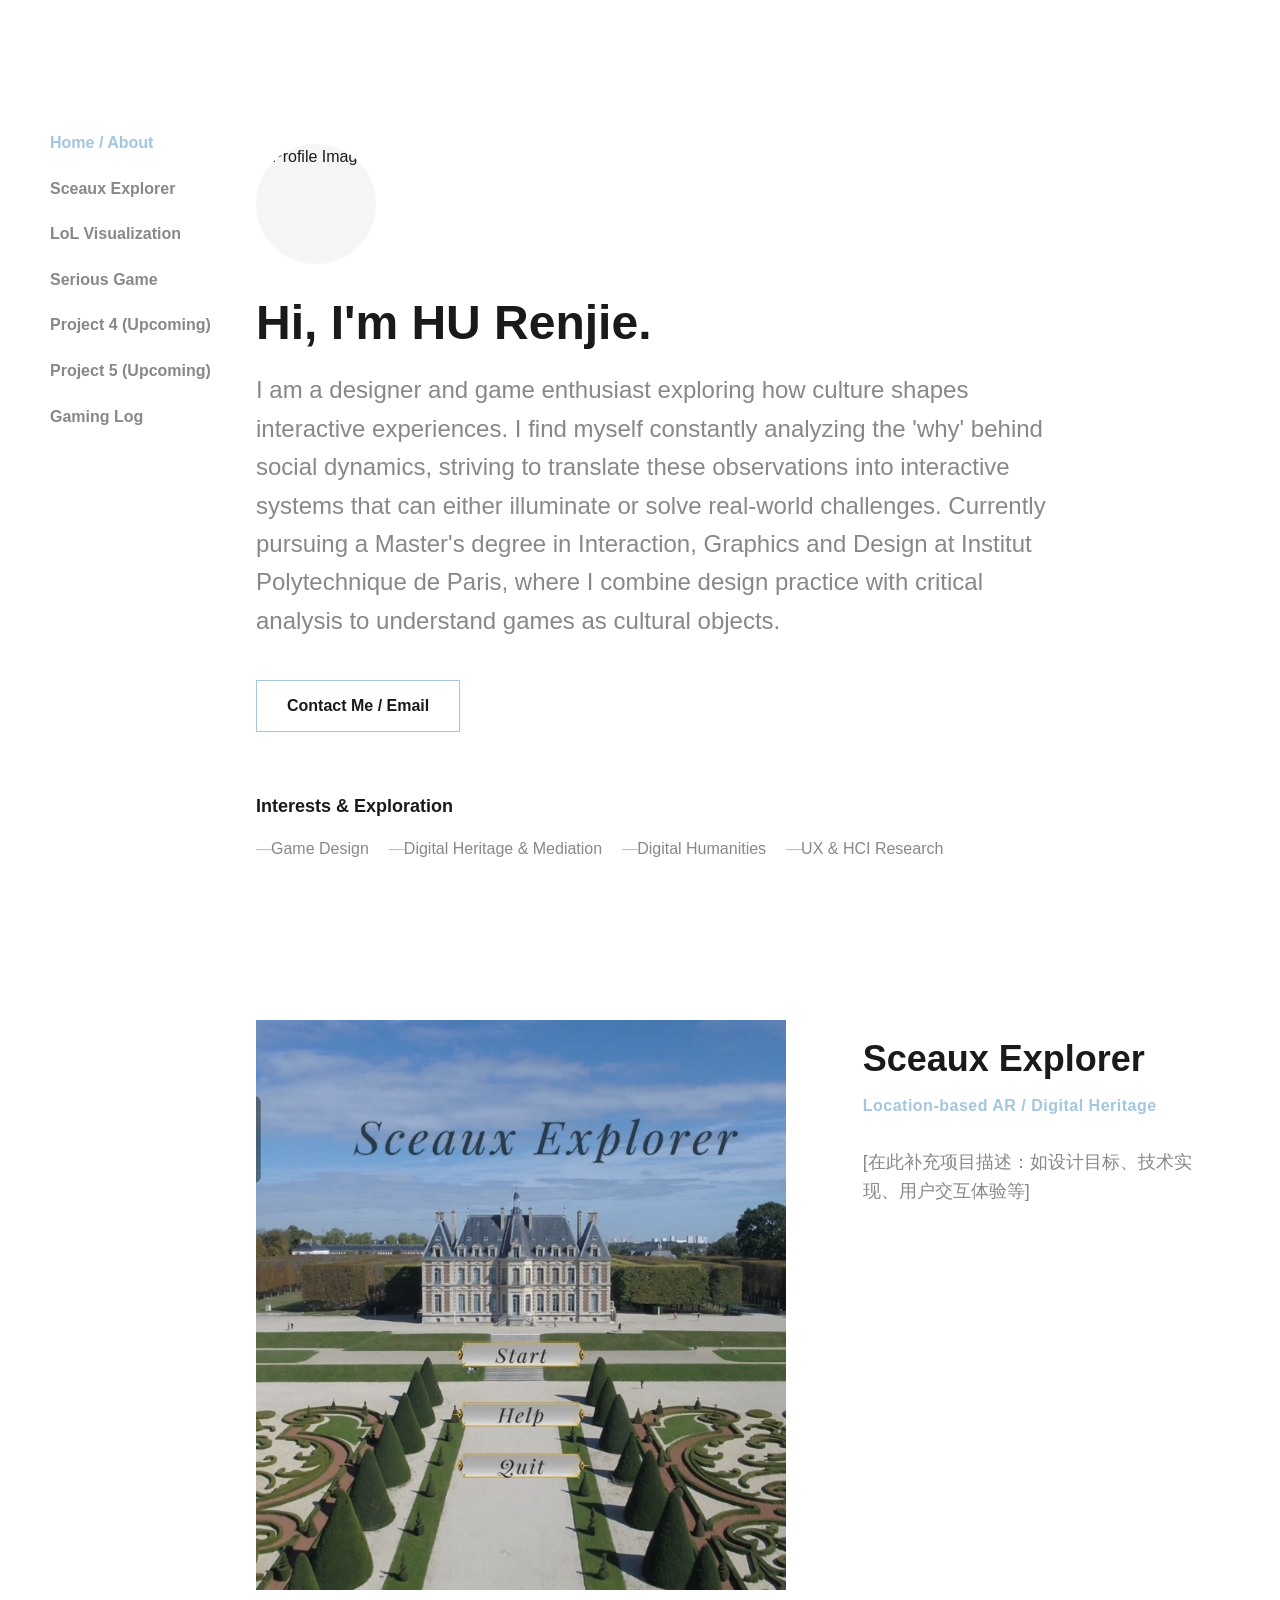
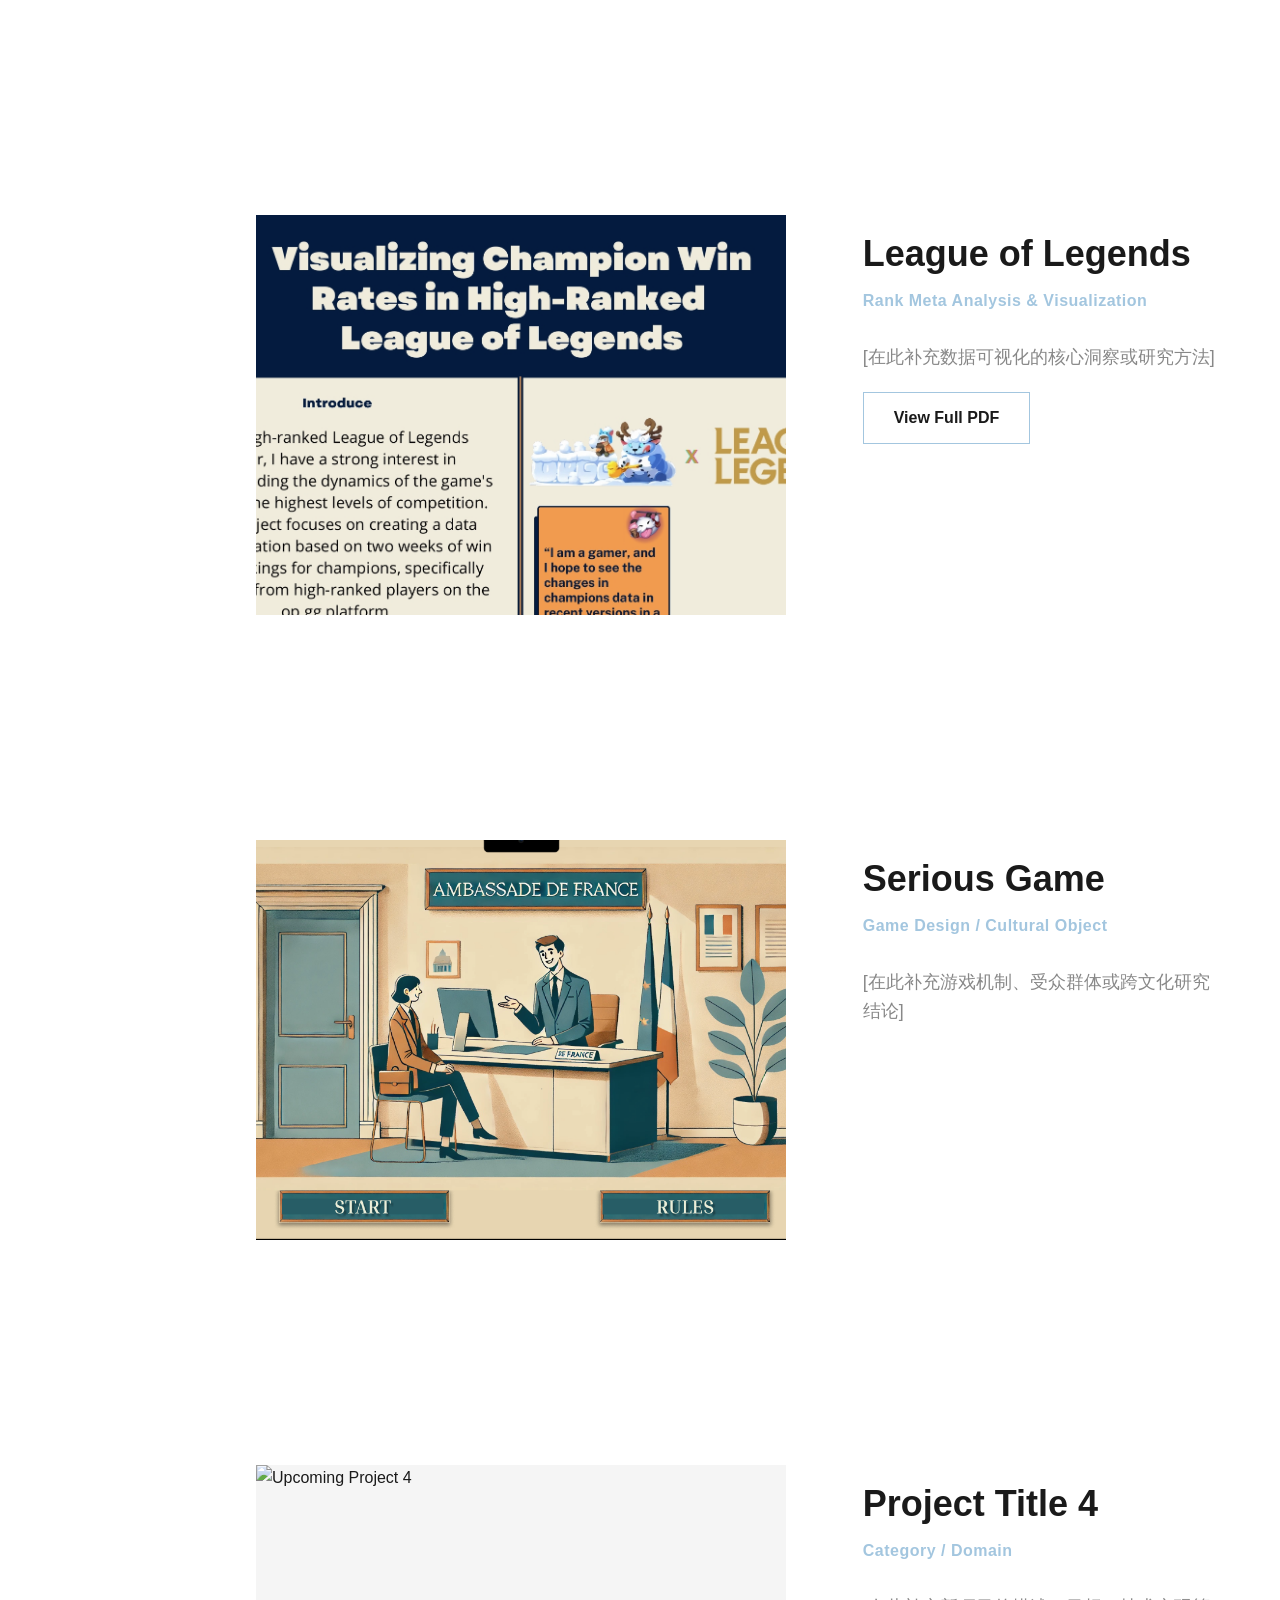
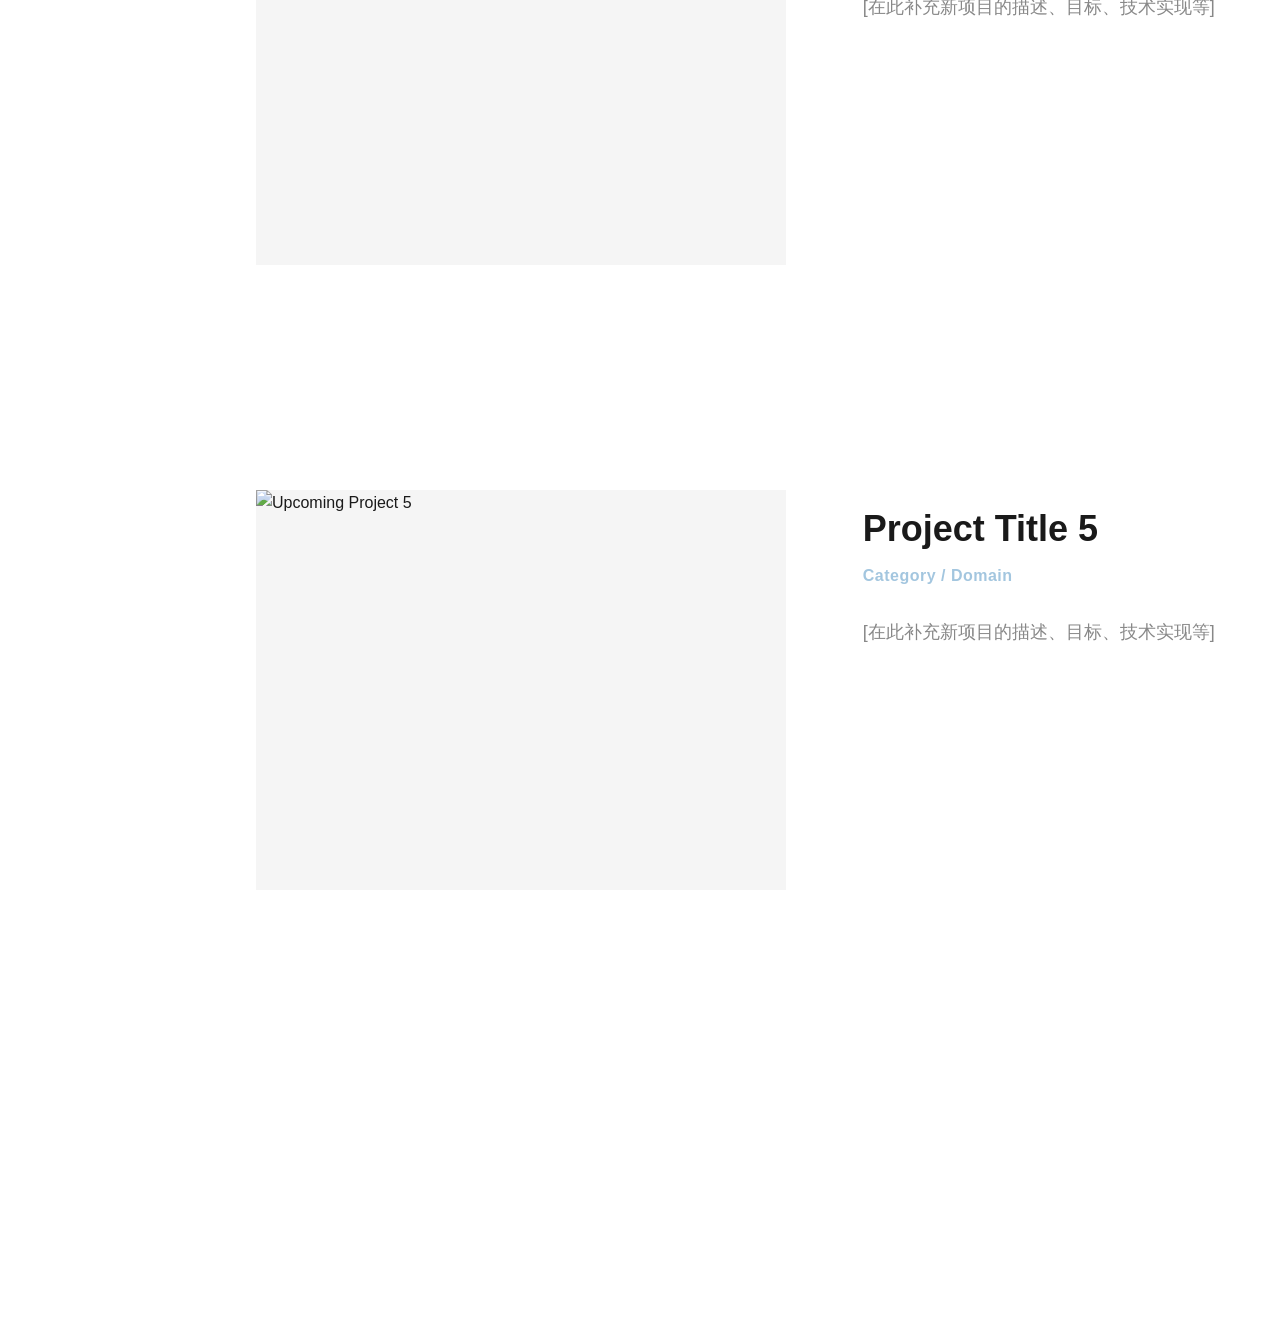
==== index.html @ ccbd5c07 "修改部分内容和交互逻辑" ====
<!DOCTYPE html>
<html lang="zh-CN">
<head>
    <meta charset="UTF-8">
    <meta name="viewport" content="width=device-width, initial-scale=1.0">
    <title>Portfolio | Minimalist</title>
    <link rel="stylesheet" href="style.css">
</head>
<body>

    <div class="back-btn" id="backBtn">← BACK</div>

    <nav class="side-menu" id="sideMenu">
        <a class="menu-link active" data-target="page-home">Home / About</a>
        <a class="menu-link" data-target="project-1">Sceaux Explorer</a>
        <a class="menu-link" data-target="project-2">LoL Visualization</a>
        <a class="menu-link" data-target="project-3">Serious Game</a>
        <a class="menu-link" data-target="project-4">Project 4 (Upcoming)</a>
        <a class="menu-link" data-target="project-5">Project 5 (Upcoming)</a>
        <a class="menu-link" data-target="page-gaming">Gaming Log</a>
    </nav>

    <section class="page-section is-active" id="page-home">
        <div class="home-layout">
            
            <div class="home-intro" id="about-section">
                <img src="" alt="Profile Image" class="intro-image">
                
                <h1>Hi, I'm HU Renjie.</h1>
                
                <p class="intro-text">I am a designer and game enthusiast exploring how culture shapes interactive experiences. I find myself constantly analyzing the 'why' behind social dynamics, striving to translate these observations into interactive systems that can either illuminate or solve real-world challenges. Currently pursuing a Master's degree in Interaction, Graphics and Design at Institut Polytechnique de Paris, where I combine design practice with critical analysis to understand games as cultural objects.
                <div class="contact-group">
                    <a href="mailto:renjie.hu@ip-paris.fr" class="btn-blue">Contact Me / Email</a>
                </div>

                <div class="intro-interests">
                    <h3>Interests & Exploration</h3>
                    <ul class="interests-list">
                        <li>Game Design</li>
                        <li>Digital Heritage & Mediation</li>
                        <li>Digital Humanities</li>
                        <li>UX & HCI Research</li>
                    </ul>
                </div>
            </div>

            <div class="home-projects-wrapper">
                
                <div class="project-row" id="project-1">
                    <div class="project-visual">
                        <img src="Sceaux.jpg" alt="Sceaux Explorer">
                    </div>
                    <div class="project-text">
                        <h2>Sceaux Explorer</h2>
                        <h3>Location-based AR / Digital Heritage</h3>
                        <p>[在此补充项目描述：如设计目标、技术实现、用户交互体验等]</p>
                    </div>
                </div>
                
                <div class="project-row" id="project-2">
                    <div class="project-visual">
                        <img src="Visualization.png" alt="League of Legends Rank Meta Analysis">
                    </div>
                    <div class="project-text">
                        <h2>League of Legends</h2>
                        <h3>Rank Meta Analysis & Visualization</h3>
                        <p>[在此补充数据可视化的核心洞察或研究方法]</p>
                        <a href="League of Legends Data Visualization.pdf" target="_blank" class="btn-blue" style="margin-top: 20px;">View Full PDF</a>
                    </div>
                </div>
                
                <div class="project-row" id="project-3">
                    <div class="project-visual">
                        <img src="Serious Game.png" alt="Serious Game">
                    </div>
                    <div class="project-text">
                        <h2>Serious Game</h2>
                        <h3>Game Design / Cultural Object</h3>
                        <p>[在此补充游戏机制、受众群体或跨文化研究结论]</p>
                    </div>
                </div>

                <div class="project-row" id="project-4">
                    <div class="project-visual">
                        <img src="" alt="Upcoming Project 4">
                    </div>
                    <div class="project-text">
                        <h2>Project Title 4</h2>
                        <h3>Category / Domain</h3>
                        <p>[在此补充新项目的描述、目标、技术实现等]</p>
                    </div>
                </div>

                <div class="project-row" id="project-5">
                    <div class="project-visual">
                        <img src="" alt="Upcoming Project 5">
                    </div>
                    <div class="project-text">
                        <h2>Project Title 5</h2>
                        <h3>Category / Domain</h3>
                        <p>[在此补充新项目的描述、目标、技术实现等]</p>
                    </div>
                </div>

            </div>
        </div>
    </section>

    <section class="page-section" id="page-gaming">
        <div class="gaming-layout">
            <div class="gallery-header">
                <h1>Gaming Log</h1>
                <p>Virtual Worlds & Achievements</p>
            </div>
            
            <div class="gaming-grid">
                <div class="game-item">
                    <img class="game-cover" src="R6.jpg" alt="Rainbow Six">
                    <div class="game-info">
                        <h3>Rainbow Six</h3>
                        <p class="game-achievement">Achievement: Grand Prize Winner | K/D: 1.5</p>
                        <p class="game-desc">PONG PONG PONG</p>
                    </div>
                </div>

                <div class="game-item">
                    <img class="game-cover" src="Overwatch.png" alt="OverWatch">
                    <div class="game-info">
                        <h3>OverWatch</h3>
                        <p class="game-achievement">Achievement: Master for all positions in Rank Game</p>
                        <p class="game-desc"></p>
                    </div>
                </div>
            </div>
        </div>
    </section>

    <script src="script.js"></script>
</body>
</html>
---- style.css ----
:root {
    --bg-color: #ffffff;
    --text-main: #1a1a1a;
    --text-muted: #888888;
    --accent-blue: #a3c6df;
    --placeholder-gray: #f5f5f5;
}

* { box-sizing: border-box; margin: 0; padding: 0; }
body {
    font-family: 'Helvetica Neue', Arial, sans-serif;
    background-color: var(--bg-color);
    color: var(--text-main);
    line-height: 1.6;
    overflow-x: hidden;
    scroll-behavior: smooth; /* 开启平滑滚动 */
}

/* 导航与按钮 */
.back-btn {
    position: fixed; top: 40px; right: 50px; /* 移到右上角避免遮挡左侧菜单 */
    font-size: 18px; 
    font-weight: bold; cursor: pointer;
    color: var(--accent-blue); display: none; z-index: 80;
    transition: opacity 0.3s ease;
}
.back-btn:hover { opacity: 0.7; }

/* 展开在左侧的常驻菜单 */
.side-menu {
    position: fixed; top: 120px; left: 50px; 
    display: flex; flex-direction: column; align-items: flex-start;
    z-index: 90;
}
.menu-link {
    font-size: 16px; font-weight: bold; margin: 10px 0;
    cursor: pointer; text-decoration: none; color: var(--text-muted);
    transition: color 0.3s ease;
}
.menu-link:hover, .menu-link.active { color: var(--accent-blue); }

/* 单页容器 */
.page-section {
    display: none; width: 100%; min-height: 100vh; padding: 120px 0;
    animation: fadeIn 0.6s ease;
}
.page-section.is-active { display: block; }
@keyframes fadeIn { from { opacity: 0; transform: translateY(10px); } to { opacity: 1; transform: translateY(0); } }

/* 全局左侧对齐机制：增加了左侧 padding 避开固定的菜单栏 */
.home-layout, .gaming-layout { 
    max-width: 1400px; 
    margin: 0; 
    padding-left: 20vw; /* 改大左边距 */
    padding-right: 5vw; 
}

/* 首页首屏 */
.home-intro {
    min-height: 85vh; 
    display: flex; flex-direction: column; justify-content: center;
    max-width: 800px; margin-bottom: 15vh;
}
/* 新增：个人头像/首图样式 */
.intro-image {
    width: 120px; height: 120px; border-radius: 50%;
    object-fit: cover; background-color: var(--placeholder-gray);
    margin-bottom: 30px; display: block;
}

.home-intro h1 { font-size: 48px; margin-bottom: 20px; line-height: 1.2; }
.intro-text { font-size: 24px; font-weight: 300; margin-bottom: 40px; color: var(--text-muted); }

.contact-group { margin-bottom: 60px; }
.btn-blue {
    display: inline-block; padding: 12px 30px; border: 1px solid var(--accent-blue);
    color: var(--text-main); text-decoration: none; font-size: 16px; font-weight: bold;
    transition: all 0.3s ease;
}
.btn-blue:hover { background-color: var(--accent-blue); color: #fff; }

.intro-interests h3 { font-size: 18px; color: var(--text-main); margin-bottom: 15px; }
.interests-list { list-style: none; padding: 0; display: flex; flex-wrap: wrap; gap: 20px; }
.interests-list li {
    font-size: 16px; color: var(--text-muted);
    position: relative; padding-left: 15px;
}
.interests-list li::before { content: "—"; position: absolute; left: 0; color: var(--accent-blue); }

/* 首页作品长卷：左图右文双栏排版 */
.home-projects-wrapper { display: flex; flex-direction: column; padding-bottom: 10vh; }
.project-row { 
    display: flex; align-items: flex-start; gap: 6vw; 
    margin-bottom: 25vh; /* 作品之间的极大留白 */
    scroll-margin-top: 120px; /* 锚点跳转时顶部预留空间 */
}

/* 左侧：视觉图片，占据 60% 宽度 */
.project-visual { width: 60%; position: relative; }
.project-visual img {
    width: 100%; height: auto; object-fit: cover;
    background-color: var(--placeholder-gray); min-height: 400px;
    transition: filter 0.4s ease; filter: grayscale(15%); display: block;
}
.project-visual:hover img { filter: grayscale(0); }

/* 右侧：多级标题与文本，占据 40% 宽度 */
.project-text { width: 40%; padding-top: 10px; }
.project-text h2 { font-size: 36px; margin-bottom: 5px; color: var(--text-main); }
.project-text h3 { font-size: 16px; color: var(--accent-blue); margin-bottom: 30px; letter-spacing: 0.5px; }
.project-text p { font-size: 18px; font-weight: 300; color: var(--text-muted); line-height: 1.6; }

/* 游戏页 */
.gallery-header { margin-bottom: 10vh; max-width: 800px; }
.gallery-header h1 { font-size: 32px; margin-bottom: 10px; }
.gallery-header p { font-size: 16px; color: var(--text-muted); }
.gaming-grid { 
    display: grid; grid-template-columns: repeat(2, 1fr); 
    gap: 80px 40px; padding-bottom: 100px; max-width: 1000px;
}
.game-item { display: flex; flex-direction: column; }
.game-cover { 
    width: 100%; aspect-ratio: 16/9; object-fit: cover;
    background-color: var(--placeholder-gray); margin-bottom: 20px; 
    transition: filter 0.4s ease; filter: grayscale(20%); display: block;
}
.game-item:hover .game-cover { filter: grayscale(0); box-shadow: 0 0 0 2px var(--accent-blue); }
.game-info h3 { font-size: 24px; margin-bottom: 5px; color: var(--text-main); }
.game-achievement { font-size: 14px; color: var(--accent-blue); font-weight: bold; margin-bottom: 10px; }
.game-desc { font-size: 16px; color: var(--text-muted); line-height: 1.5; }

/* 移动端响应式：屏幕变窄时，改变菜单布局并收缩间距 */
@media (max-width: 768px) {
    .side-menu { 
        position: static; padding: 20px; 
        flex-direction: row; flex-wrap: wrap; gap: 15px; 
        background: var(--bg-color); z-index: 100;
    }
    .menu-link { margin: 0; font-size: 14px; }
    .back-btn { top: 20px; right: 20px; }
    .page-section { padding-top: 40px; }
    .home-layout, .gaming-layout { padding-left: 20px; padding-right: 20px; }
    .project-row { flex-direction: column; gap: 30px; margin-bottom: 15vh; }
    .project-visual, .project-text { width: 100%; }
    .gaming-grid { grid-template-columns: 1fr; }
    .home-intro h1 { font-size: 32px; }
}
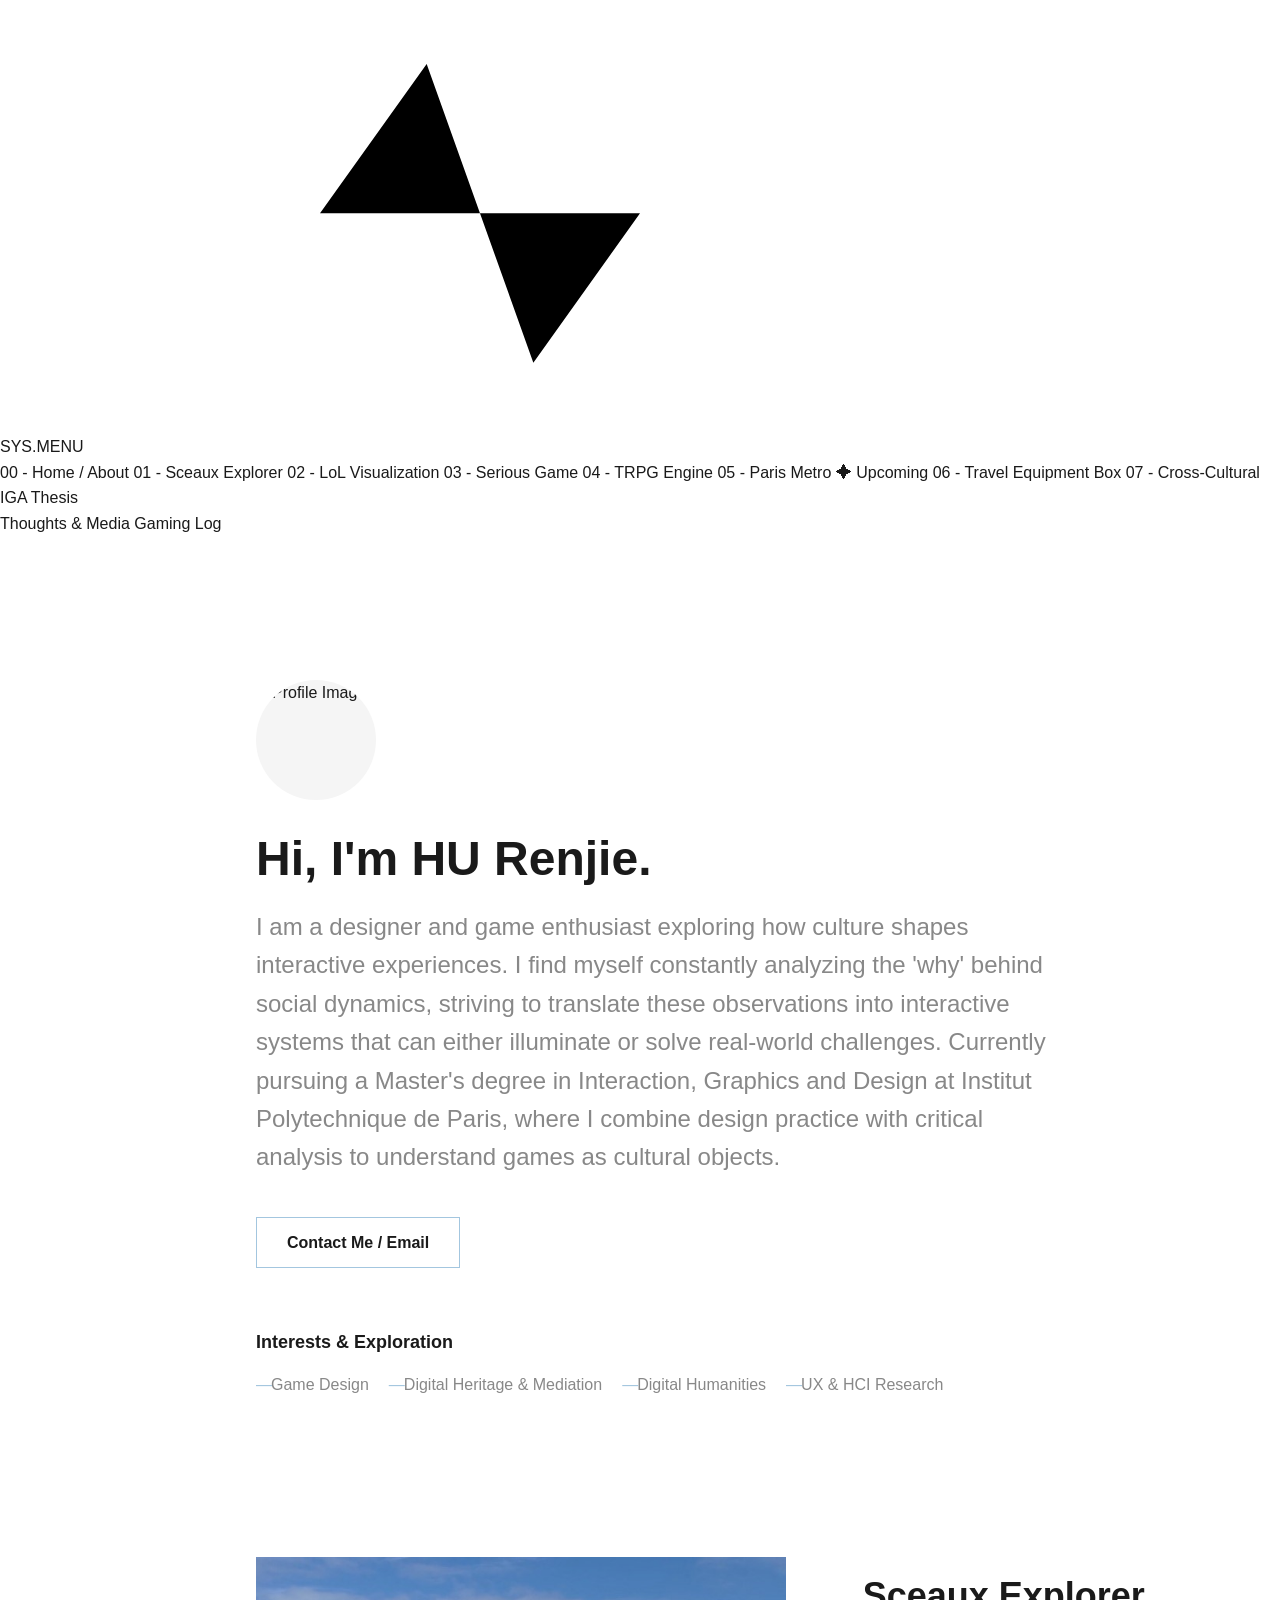
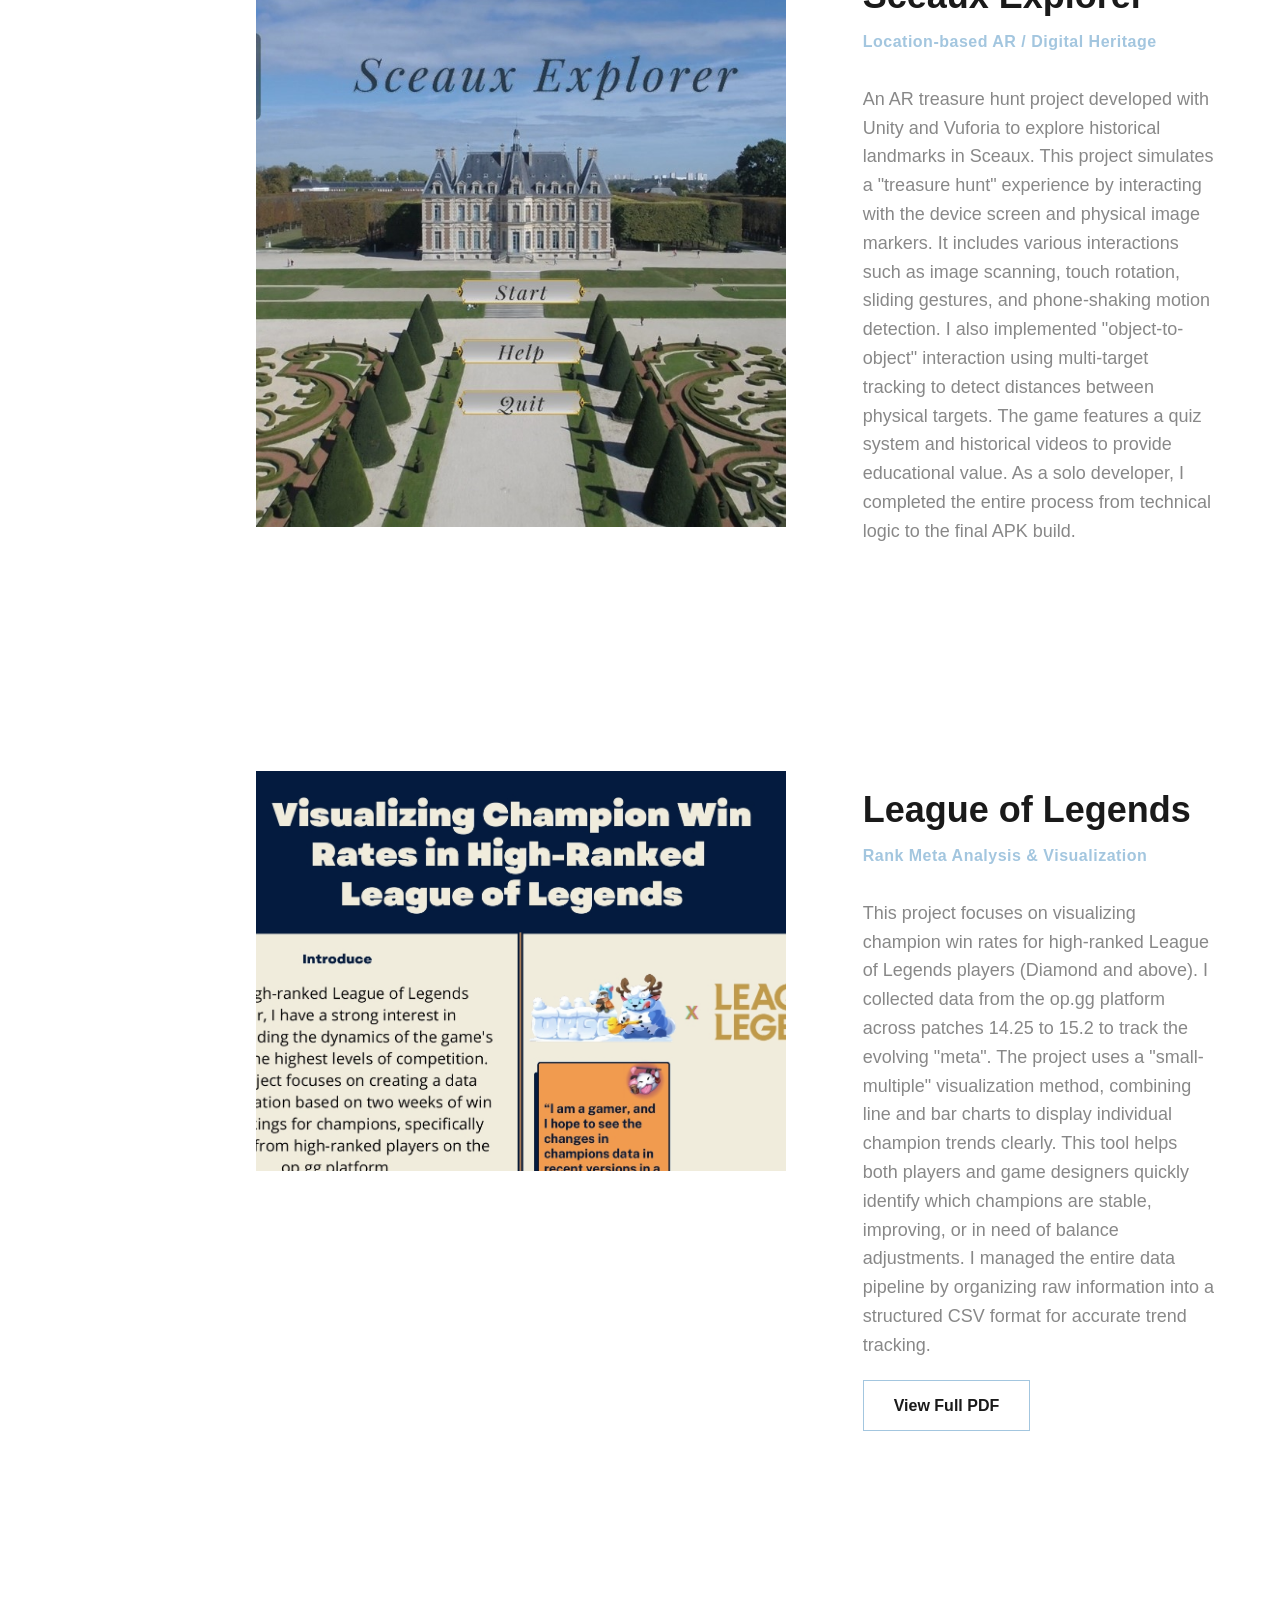
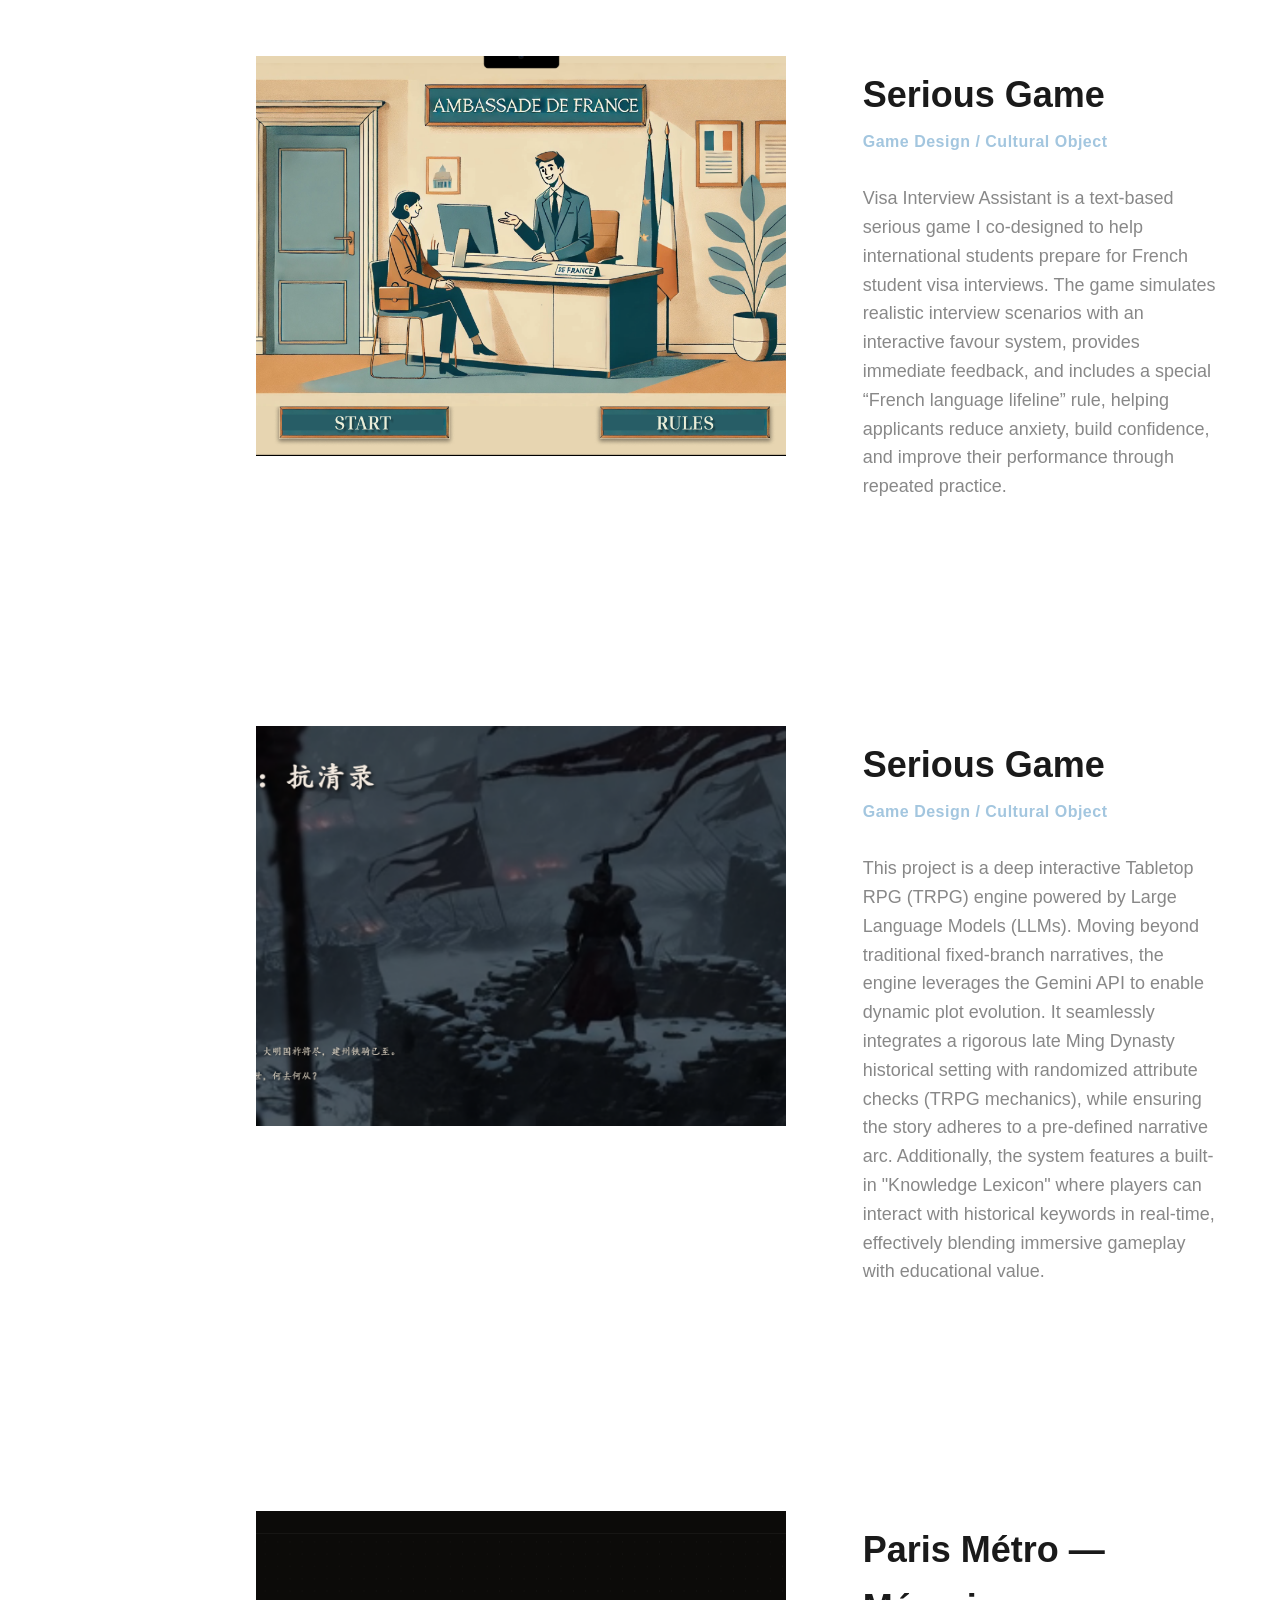
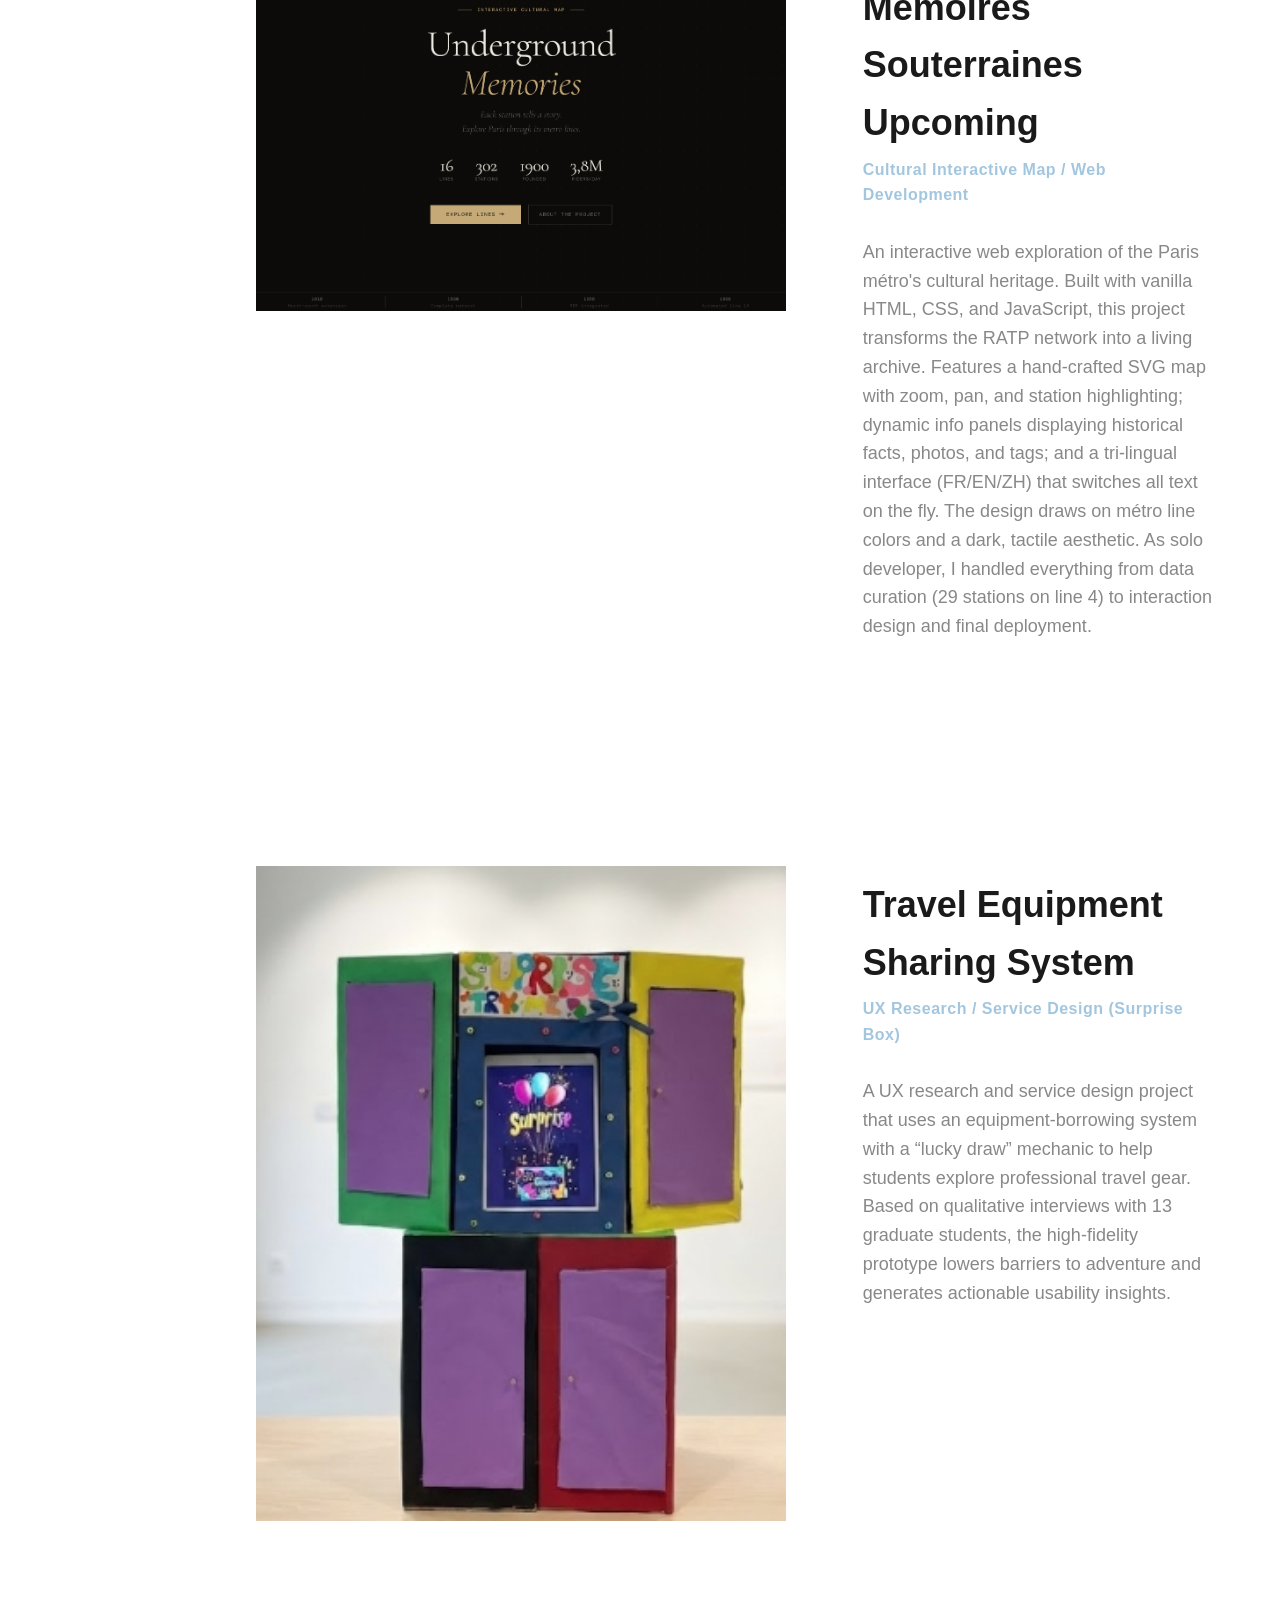
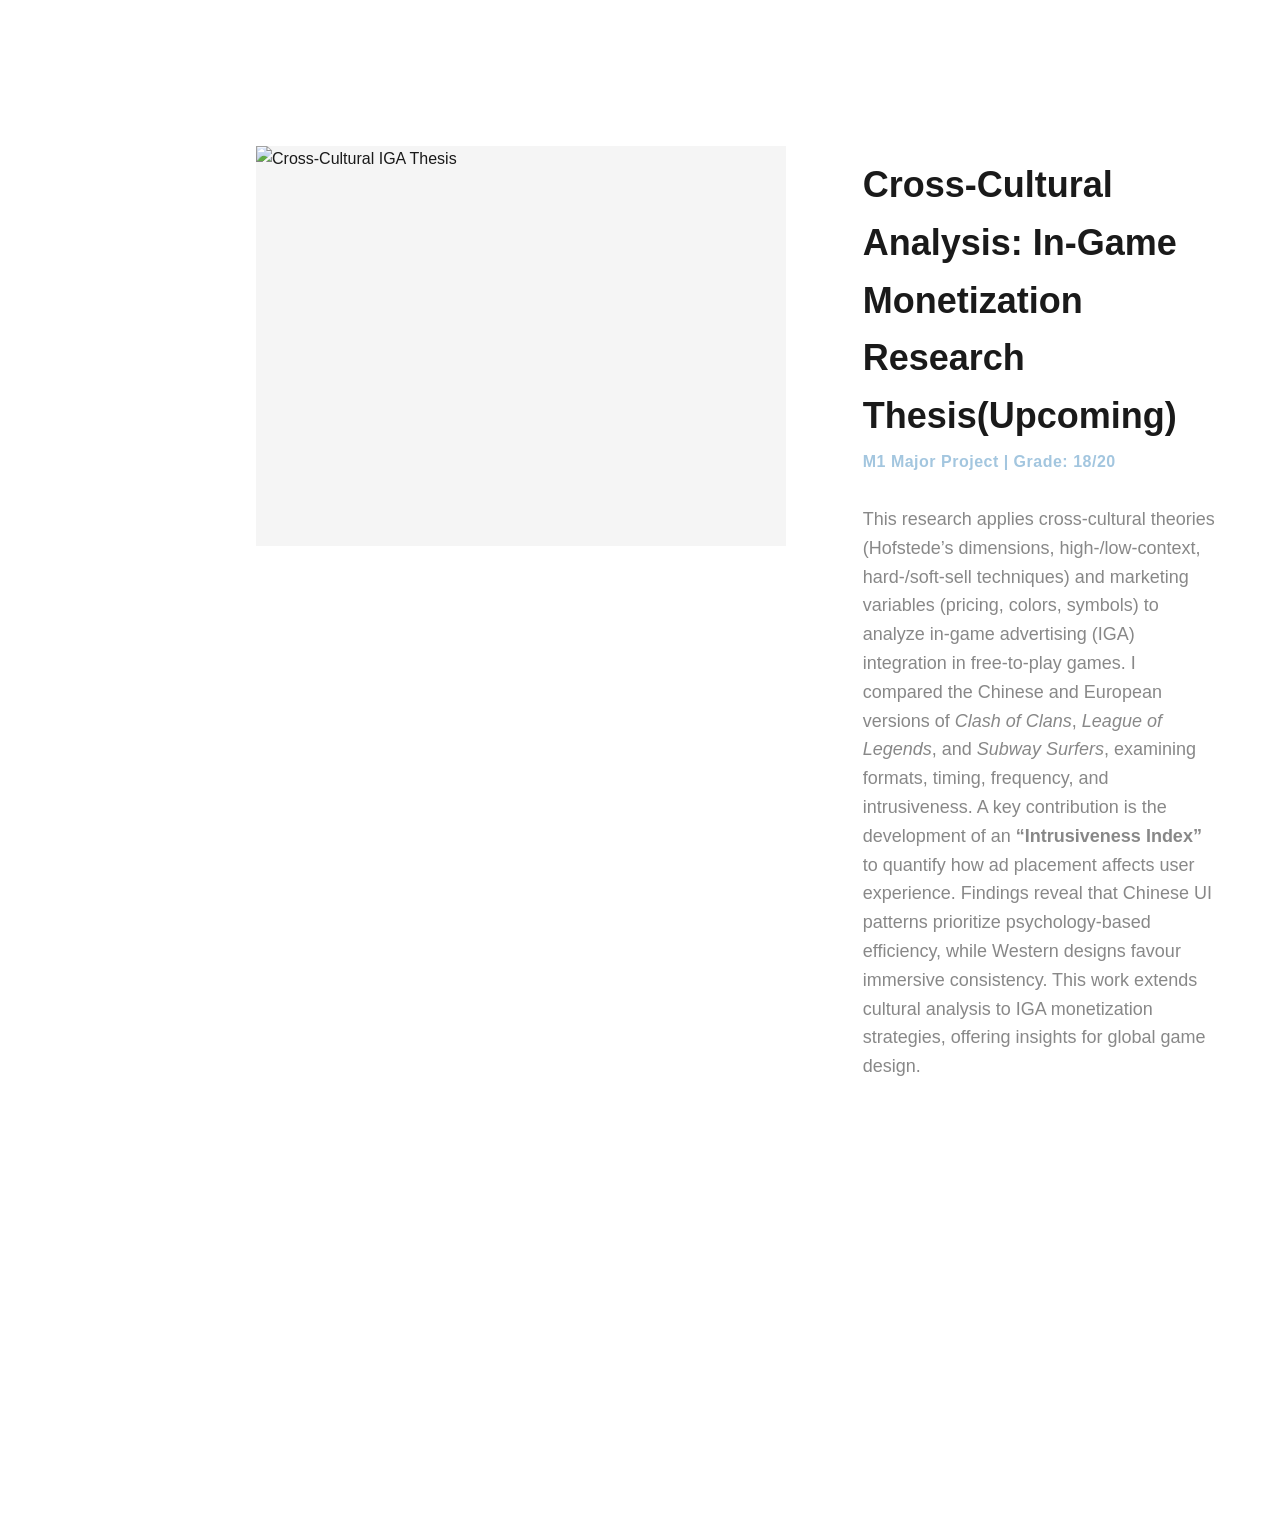
==== commit 74d6e2b3: "菜单默认展开" ====
--- a/index.html
+++ b/index.html
@@ -10,14 +10,61 @@
 
     <div class="back-btn" id="backBtn">← BACK</div>
 
-    <nav class="side-menu" id="sideMenu">
-        <a class="menu-link active" data-target="page-home">Home / About</a>
-        <a class="menu-link" data-target="project-1">Sceaux Explorer</a>
-        <a class="menu-link" data-target="project-2">LoL Visualization</a>
-        <a class="menu-link" data-target="project-3">Serious Game</a>
-        <a class="menu-link" data-target="project-4">Project 4 (Upcoming)</a>
-        <a class="menu-link" data-target="project-5">Project 5 (Upcoming)</a>
-        <a class="menu-link" data-target="page-gaming">Gaming Log</a>
+    <div class="hud-toggle" id="hudToggle">
+        <svg class="ecg-icon" viewBox="0 0 60 20">
+            <polyline class="ecg-path" points="0,10 15,10 20,3 25,17 30,10 60,10"></polyline>
+        </svg>
+        <span class="toggle-text">SYS.MENU</span>
+    </div>
+
+    <nav class="hud-menu" id="sideMenu">
+        <div class="hud-line"></div>
+        
+        <a class="hud-node active" data-target="page-home">
+            <span class="node-dot"></span>
+            <span class="node-label">00 - Home / About</span>
+        </a>
+        <a class="hud-node" data-target="project-1">
+            <span class="node-dot"></span>
+            <span class="node-label">01 - Sceaux Explorer</span>
+        </a>
+        <a class="hud-node" data-target="project-2">
+            <span class="node-dot"></span>
+            <span class="node-label">02 - LoL Visualization</span>
+        </a>
+        <a class="hud-node" data-target="project-3">
+            <span class="node-dot"></span>
+            <span class="node-label">03 - Serious Game</span>
+        </a>
+        <a class="hud-node" data-target="project-4">
+            <span class="node-dot"></span>
+            <span class="node-label">04 - TRPG Engine</span>
+        </a>
+        <a class="hud-node" data-target="project-5">
+            <span class="node-dot"></span>
+            <span class="node-label">05 - Paris Metro ✦ Upcoming</span>
+        </a>
+        <!-- 新增项目6 -->
+        <a class="hud-node" data-target="project-6">
+            <span class="node-dot"></span>
+            <span class="node-label">06 - Travel Equipment Box</span>
+        </a>
+
+        <a class="hud-node" data-target="project-7">
+            <span class="node-dot"></span>
+            <span class="node-label">07 - Cross‑Cultural IGA Thesis</span>
+        </a>        
+
+        <div class="menu-divider"></div>
+
+        <a class="hud-node" data-target="page-thoughts">
+            <span class="node-dot diamond"></span>
+            <span class="node-label">Thoughts & Media</span>
+        </a>
+        <a class="hud-node" data-target="page-gaming">
+            <span class="node-dot diamond"></span>
+            <span class="node-label">Gaming Log</span>
+        </a>
     </nav>
 
     <section class="page-section is-active" id="page-home">
@@ -28,9 +75,10 @@
                 
                 <h1>Hi, I'm HU Renjie.</h1>
                 
-                <p class="intro-text">I am a designer and game enthusiast exploring how culture shapes interactive experiences. I find myself constantly analyzing the 'why' behind social dynamics, striving to translate these observations into interactive systems that can either illuminate or solve real-world challenges. Currently pursuing a Master's degree in Interaction, Graphics and Design at Institut Polytechnique de Paris, where I combine design practice with critical analysis to understand games as cultural objects.
+                <p class="intro-text">I am a designer and game enthusiast exploring how culture shapes interactive experiences. I find myself constantly analyzing the 'why' behind social dynamics, striving to translate these observations into interactive systems that can either illuminate or solve real-world challenges. Currently pursuing a Master's degree in Interaction, Graphics and Design at Institut Polytechnique de Paris, where I combine design practice with critical analysis to understand games as cultural objects.</p>
+                
                 <div class="contact-group">
-                    <a href="mailto:renjie.hu@ip-paris.fr" class="btn-blue">Contact Me / Email</a>
+                    <a href="/cdn-cgi/l/email-protection#d9abbcb7b3b0bcf7b1ac99b0a9f4a9b8abb0aaf7bfab" class="btn-blue">Contact Me / Email</a>
                 </div>
 
                 <div class="intro-interests">
@@ -53,7 +101,12 @@
                     <div class="project-text">
                         <h2>Sceaux Explorer</h2>
                         <h3>Location-based AR / Digital Heritage</h3>
-                        <p>[在此补充项目描述：如设计目标、技术实现、用户交互体验等]</p>
+                        <p>An AR treasure hunt project developed with Unity and Vuforia to explore historical landmarks in Sceaux. 
+            This project simulates a "treasure hunt" experience by interacting with the device screen and physical image markers. 
+            It includes various interactions such as image scanning, touch rotation, sliding gestures, and phone-shaking motion detection. 
+            I also implemented "object-to-object" interaction using multi-target tracking to detect distances between physical targets. 
+            The game features a quiz system and historical videos to provide educational value. 
+            As a solo developer, I completed the entire process from technical logic to the final APK build.</p>
                     </div>
                 </div>
                 
@@ -64,7 +117,11 @@
                     <div class="project-text">
                         <h2>League of Legends</h2>
                         <h3>Rank Meta Analysis & Visualization</h3>
-                        <p>[在此补充数据可视化的核心洞察或研究方法]</p>
+                        <p>This project focuses on visualizing champion win rates for high-ranked League of Legends players (Diamond and above). 
+            I collected data from the op.gg platform across patches 14.25 to 15.2 to track the evolving "meta". 
+            The project uses a "small-multiple" visualization method, combining line and bar charts to display individual champion trends clearly. 
+            This tool helps both players and game designers quickly identify which champions are stable, improving, or in need of balance adjustments. 
+            I managed the entire data pipeline by organizing raw information into a structured CSV format for accurate trend tracking.</p>
                         <a href="League of Legends Data Visualization.pdf" target="_blank" class="btn-blue" style="margin-top: 20px;">View Full PDF</a>
                     </div>
                 </div>
@@ -76,32 +133,85 @@
                     <div class="project-text">
                         <h2>Serious Game</h2>
                         <h3>Game Design / Cultural Object</h3>
-                        <p>[在此补充游戏机制、受众群体或跨文化研究结论]</p>
+                        <p>Visa Interview Assistant is a text‑based serious game I co‑designed to help international students prepare for French student visa interviews. The game simulates realistic interview scenarios with an interactive favour system, provides immediate feedback, and includes a special “French language lifeline” rule, helping applicants reduce anxiety, build confidence, and improve their performance through repeated practice.</p>
                     </div>
                 </div>
 
                 <div class="project-row" id="project-4">
                     <div class="project-visual">
-                        <img src="" alt="Upcoming Project 4">
-                    </div>
-                    <div class="project-text">
-                        <h2>Project Title 4</h2>
-                        <h3>Category / Domain</h3>
-                        <p>[在此补充新项目的描述、目标、技术实现等]</p>
+                        <img src="game.png" alt="Serious Game">
+                    </div>
+                    <div class="project-text">
+                        <h2>Serious Game</h2>
+                        <h3>Game Design / Cultural Object</h3>
+                        <p>This project is a deep interactive Tabletop RPG (TRPG) engine powered by Large Language Models (LLMs). Moving beyond traditional fixed-branch narratives, the engine leverages the Gemini API to enable dynamic plot evolution. It seamlessly integrates a rigorous late Ming Dynasty historical setting with randomized attribute checks (TRPG mechanics), while ensuring the story adheres to a pre-defined narrative arc. Additionally, the system features a built-in "Knowledge Lexicon" where players can interact with historical keywords in real-time, effectively blending immersive gameplay with educational value.</p>
                     </div>
                 </div>
 
                 <div class="project-row" id="project-5">
                     <div class="project-visual">
-                        <img src="" alt="Upcoming Project 5">
-                    </div>
-                    <div class="project-text">
-                        <h2>Project Title 5</h2>
-                        <h3>Category / Domain</h3>
-                        <p>[在此补充新项目的描述、目标、技术实现等]</p>
-                    </div>
-                </div>
-
+                        <img src="ParisMetro.png" alt="Paris Metro — Underground Memories">
+                    </div>
+                    <div class="project-text">
+                        <h2>Paris Métro — Mémoires Souterraines <span class="badge">Upcoming</span></h2>
+                        <h3>Cultural Interactive Map / Web Development</h3>
+                        <p>An interactive web exploration of the Paris métro's cultural heritage. Built with vanilla HTML, CSS, and JavaScript, this project transforms the RATP network into a living archive. Features a hand‑crafted SVG map with zoom, pan, and station highlighting; dynamic info panels displaying historical facts, photos, and tags; and a tri‑lingual interface (FR/EN/ZH) that switches all text on the fly. The design draws on métro line colors and a dark, tactile aesthetic. As solo developer, I handled everything from data curation (29 stations on line 4) to interaction design and final deployment.</p>
+                    </div>
+                </div>
+
+                <!-- 新增项目6：Travel Equipment Sharing System -->
+                <div class="project-row" id="project-6">
+                    <div class="project-visual">
+                        <!-- 请替换为实际图片路径，暂时留空会显示灰色占位块 -->
+                        <img src="orange.png" alt="Travel Equipment Sharing">
+                    </div>
+                    <div class="project-text">
+                        <h2>Travel Equipment Sharing System</h2>
+                        <h3>UX Research / Service Design (Surprise Box)</h3>
+                        <p>A UX research and service design project that uses an equipment-borrowing system with a “lucky draw” mechanic to help students explore professional travel gear. 
+                            Based on qualitative interviews with 13 graduate students, the high‑fidelity prototype lowers barriers to adventure and generates actionable usability insights.</p>
+                    </div>
+                </div>
+
+
+                <!-- 新增项目7：Cross-Cultural IGA Thesis -->
+                <div class="project-row" id="project-7">
+                    <div class="project-visual">
+                        <img src="" alt="Cross-Cultural IGA Thesis">
+                    </div>
+                    <div class="project-text">
+                        <h2>Cross-Cultural Analysis: In-Game Monetization Research Thesis(Upcoming)</h2>
+                        <h3>M1 Major Project | Grade: 18/20</h3>
+                        <p>This research applies cross-cultural theories (Hofstede’s dimensions, high-/low-context, hard-/soft-sell techniques) and marketing variables (pricing, colors, symbols) to analyze in-game advertising (IGA) integration in free-to-play games. I compared the Chinese and European versions of <em>Clash of Clans</em>, <em>League of Legends</em>, and <em>Subway Surfers</em>, examining formats, timing, frequency, and intrusiveness. A key contribution is the development of an <strong>“Intrusiveness Index”</strong> to quantify how ad placement affects user experience. Findings reveal that Chinese UI patterns prioritize psychology‑based efficiency, while Western designs favour immersive consistency. This work extends cultural analysis to IGA monetization strategies, offering insights for global game design.</p>
+                    </div>
+                </div>
+            
+            </div> <!-- 结束 home-projects-wrapper -->
+            </div> <!-- 结束 home-layout (可能存在多余的闭合，但保留原结构) -->
+        </div> <!-- 原文件中多余的闭合，为保持结构一致而保留 -->
+    </section>
+
+    <section class="page-section" id="page-thoughts">
+        <div class="gaming-layout">
+            <div class="gallery-header">
+                <h1>Thoughts & Media</h1>
+                <p>Writings, reflections, and side quests</p>
+            </div>
+            
+            <div class="media-grid">
+                <div class="media-card">
+                    <h3 class="media-tag">Writing / Reflection</h3>
+                    <h2>Thoughts after listening to David Graeber’s talk</h2>
+                    <p>Some personal reflections on social dynamics, cultural systems, and the underlying logic of the structures around us.</p>
+                    <a href="https://medium.com/@windrunner0929/thoughts-after-listening-to-david-graebers-talk-bd505a39d9a8" target="_blank" class="btn-blue">Read on Medium</a>
+                </div>
+
+                <div class="media-card">
+                    <h3 class="media-tag tag-pink">Workflow / VR Solution</h3>
+                    <h2>Cloud Storage to Quest 2: VR Streaming Solution</h2>
+                    <p>A technical guide on integrating Alist, Synology NAS, and WebDAV to stream ultra-high-definition cloud videos directly to Oculus Quest 2 via Skybox, overcoming local storage limitations.</p>
+                    <a href="https://www.bilibili.com/video/BV1AR4y1w7Gp/?spm_id_from=333.1387.homepage.video_card.click" target="_blank" class="btn-outline">Watch on Bilibili</a>
+                </div>
             </div>
         </div>
     </section>
@@ -111,15 +221,19 @@
             <div class="gallery-header">
                 <h1>Gaming Log</h1>
                 <p>Virtual Worlds & Achievements</p>
+                <p style="margin-top: 20px; font-size: 17px; color: var(--text-muted); font-weight: 300; line-height: 1.6; max-width: 800px;">
+                    I am a passionate player of high-complexity games, with a particular focus on Metroidvanias, Strategy games, and CRPGs. For me, gaming is more than just entertainment; it is about analyzing how a game works. I enjoy exploring everything from the precise movement and level design of platformers to the complex social and political systems found in classic role-playing games. This diverse gaming experience has improved my analytical thinking and shaped my vision for creating more engaging and interactive digital experiences.
+                </p>
             </div>
             
             <div class="gaming-grid">
+                
                 <div class="game-item">
                     <img class="game-cover" src="R6.jpg" alt="Rainbow Six">
                     <div class="game-info">
                         <h3>Rainbow Six</h3>
                         <p class="game-achievement">Achievement: Grand Prize Winner | K/D: 1.5</p>
-                        <p class="game-desc">PONG PONG PONG</p>
+                        <p class="game-desc"></p>
                     </div>
                 </div>
 
@@ -131,10 +245,56 @@
                         <p class="game-desc"></p>
                     </div>
                 </div>
+
+                <div class="game-item">
+                    <img class="game-cover" src="rome2_cover.jpg" alt="Total War: Rome II">
+                    <div class="game-info">
+                        <h3>Total War: Rome II</h3>
+                        <p class="game-achievement">Win the game multiple times on Very Hard Difficulty</p>
+                        <p class="game-desc"></p>
+                    </div>
+                </div>
+
+                <div class="game-item">
+                    <img class="game-cover" src="warhammer.jpg" alt="Total War: Rome II">
+                    <div class="game-info">
+                        <h3>Total War: War Hammer II</h3>
+                        <p class="game-achievement">Win the game multiple times on Very Hard Difficulty</p>
+                        <p class="game-desc"></p>
+                    </div>
+                </div>
+
+                <div class="game-item">
+                    <img class="game-cover" src="record-lol-game.jpg" alt="League of Legends">
+                    <div class="game-info">
+                        <h3>LOL</h3>
+                        <p class="game-achievement">CN Ionia Diamond | 65% WR | Solo Queue.</p>
+                        <p class="game-desc"></p>
+                    </div>
+                </div>
+
+                <div class="game-item">
+                    <img class="game-cover" src="the coma.jpg" alt="The Coma 2: Vicious Sisters">
+                    <div class="game-info">
+                        <h3>The Coma 2: Vicious Sisters</h3>
+                        <p class="game-achievement">No Consumables/No-Hit Run</p>
+                        <p class="game-desc"></p>
+                    </div>
+                </div>
+
+                <div class="game-item">
+                    <img class="game-cover" src="rome2_cover.jpg" alt="Total War: Rome II">
+                    <div class="game-info">
+                        <h3>Total War: Rome II</h3>
+                        <p class="game-achievement">Win the game multiple times on Very Hard Difficulty</p>
+                        <p class="game-desc"></p>
+                    </div>
+                </div>
+
             </div>
         </div>
     </section>
 
-    <script src="script.js"></script>
+        <script src="script.js"></script>
 </body>
 </html>
